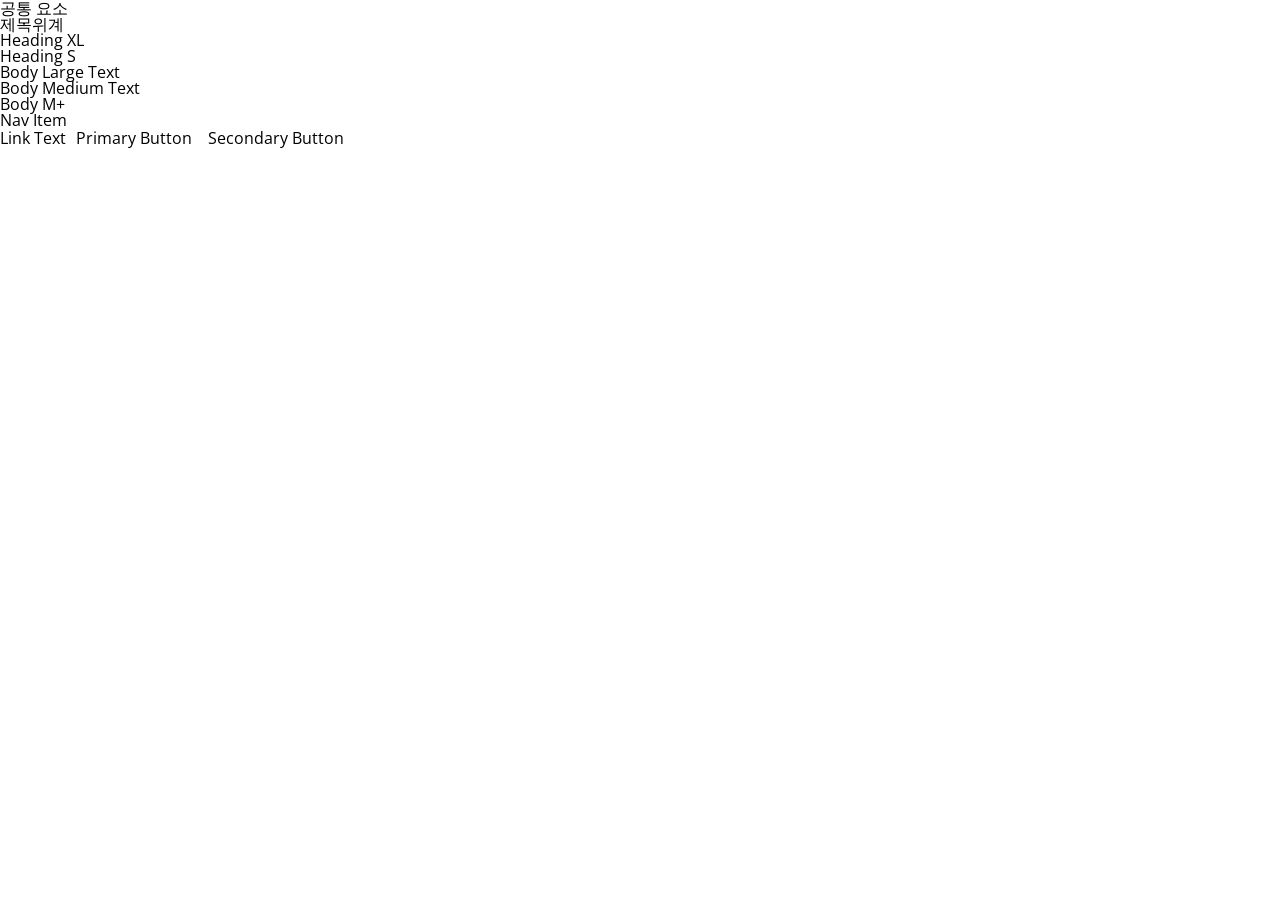
==== common.html @ 47a15cf8 "웹폰트 로드 적용" ====
<!doctype html>
<html lang="en">
  <head>
    <meta charset="UTF-8" />
    <meta name="viewport" content="width=device-width, initial-scale=1.0" />
    <title>ACME</title>
    <link rel="preconnect" href="https://fonts.googleapis.com" />
    <link rel="preconnect" href="https://fonts.gstatic.com" crossorigin />
    <link
      href="https://fonts.googleapis.com/css2?family=Open+Sans:ital,wght@0,300..800;1,300..800&display=swap"
      rel="stylesheet"
    />
    <link rel="stylesheet" href="css/common.css" />
  </head>
  <body>
    <h1>공통 요소</h1>
    <h2>제목위계</h2>
    <!-- Typography System -->

    <!-- Heading -->
    <h1 class="text-heading-xl">Heading XL</h1>
    <h2 class="text-heading-s">Heading S</h2>

    <!-- Body -->
    <p class="text-body-l">Body Large Text</p>
    <p class="text-body-m">Body Medium Text</p>
    <p class="text-body-m-plus">Body M+</p>

    <!-- Navigation -->
    <nav>
      <ul>
        <li><a href="#" class="text-nav">Nav Item</a></li>
      </ul>
    </nav>

    <!-- Link -->
    <a href="#" class="text-link">Link Text</a>

    <!-- Button -->
    <button class="btn btn-primary">Primary Button</button>
    <button class="btn btn-secondary">Secondary Button</button>
  </body>
</html>
---- css/common.css ----
@import url('normalize.css');
@import url('reset.css');

body {
  font-family: 'Open Sans', sans-serif;
}
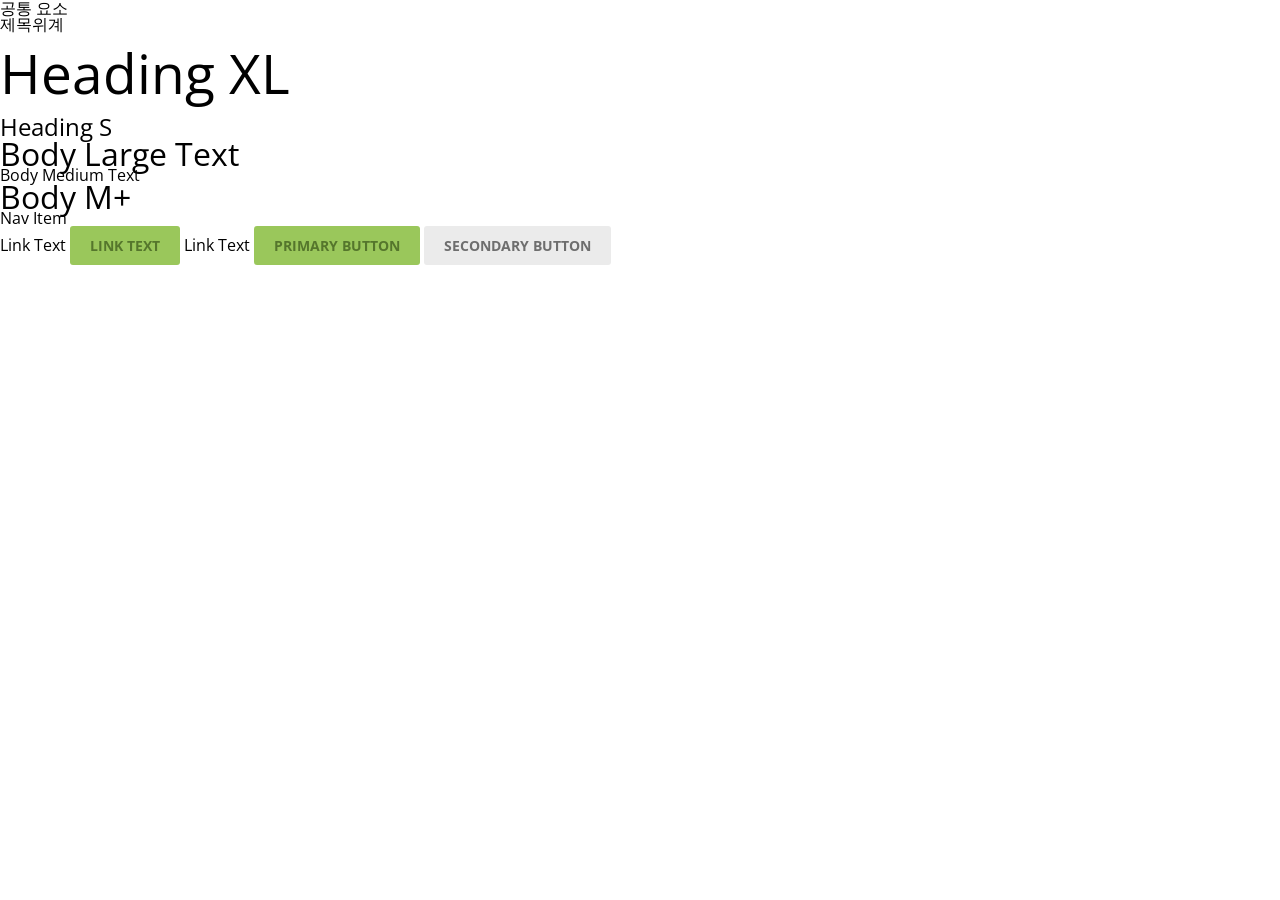
==== commit 33357e8e: "링크 버튼 스타일" ====
--- a/common.html
+++ b/common.html
@@ -35,6 +35,8 @@
 
     <!-- Link -->
     <a href="#" class="text-link">Link Text</a>
+    <a href="#" class="btn btn-primary">Link Text</a>
+    <a href="#" class="tbtn btn-secondary">Link Text</a>
 
     <!-- Button -->
     <button class="btn btn-primary">Primary Button</button>
--- a/css/common.css
+++ b/css/common.css
@@ -1,6 +1,77 @@
 @import url('normalize.css');
 @import url('reset.css');
+:root {
+  /* Layout */
+  --base-unit: 27px;
+  --base-font: 16px;
+  /* Color styles */
+  --black: rgba(44, 44, 44, 1);
+  --light--gray: rgba(168, 168, 168, 1);
+  --medium--gray: rgba(110, 110, 110, 1);
+  --super--light--gray: rgba(235, 235, 235, 1);
+  --primary: rgba(154, 199, 91, 1);
+  --secondary: rgba(85, 118, 44, 1);
+  --white: rgba(255, 255, 255, 1);
+  --hero: rgba(45, 62, 79, 1);
+  --hero--title: rgba(58, 153, 216, 1);
+  --medium-blue: rgba(67, 156, 207, 1);
+  --light-blue: rgba(72, 157, 205, 1);
+  --c-t-a: rgba(41, 44, 46, 1);
 
+  /* Text-size styles */
+  --heading--x-l: calc(var(--base-font) * 3.4375);
+  --body--l: calc(var(--base-font) * 2);
+  --heading--x-l: calc(var(--base-font) * 3.4375);
+  --body--l: calc(var(--base-font) * 2);
+  --heading--s: calc(var(--base-font) * 1.5);
+  --body--m: var(--base-font);
+  --nav--item: calc(var(--base-font) * 0.875);
+  --body--m-plus: calc(var(--base-font) * 1.125);
+  --link: var(--base-font);
+  --button---secondary: calc(var(--base-font) * 0.875);
+  --button---primary: calc(var(--base-font) * 0.875);
+}
 body {
   font-family: 'Open Sans', sans-serif;
 }
+
+/* 폰트 위계 */
+.text-heading-xl {
+  font-size: var(--heading--x-l);
+  line-height: calc(var(--base-unit) * 3);
+}
+
+.text-heading-s {
+  font-size: var(--heading--s);
+  line-height: var(--base-unit);
+}
+
+.text-body-l {
+  font-size: var(--body--l);
+  line-height: var(--base-unit);
+}
+
+.text-body-m-plus {
+  font-size: var(--body--l);
+  line-height: var(--base-unit);
+}
+
+/* 링크 버튼 */
+.btn {
+  height: 39px;
+  background-color: var(--super--light--gray);
+  border-radius: 3px;
+  padding: 0 20px;
+  display: inline-flex;
+  gap: 5px;
+  align-items: center;
+  color: var(--medium--gray);
+  font-size: var(--button---secondary);
+  font-weight: bold;
+  text-transform: uppercase;
+}
+
+.btn-primary {
+  background-color: var(--primary);
+  color: var(--secondary);
+}
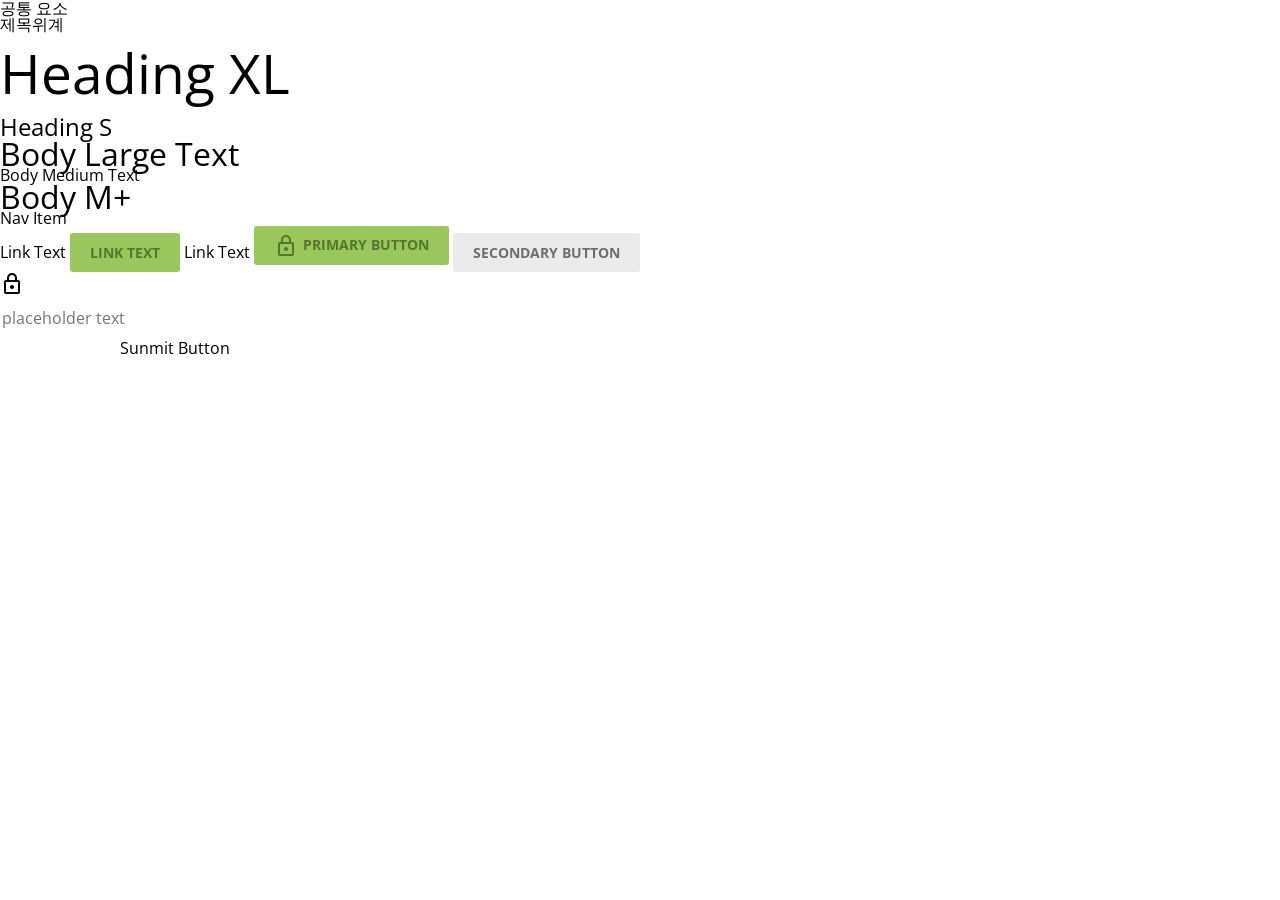
==== commit 83c69d69: "feat: 공통 폼 컴포넌트 html/css 추가" ====
--- a/common.html
+++ b/common.html
@@ -9,6 +9,10 @@
     <link
       href="https://fonts.googleapis.com/css2?family=Open+Sans:ital,wght@0,300..800;1,300..800&display=swap"
       rel="stylesheet"
+    />
+    <link
+      rel="stylesheet"
+      href="https://fonts.googleapis.com/css2?family=Material+Symbols+Outlined:opsz,wght,FILL,GRAD@20..48,100..700,0..1,-50..200&icon_names=lock"
     />
     <link rel="stylesheet" href="css/common.css" />
   </head>
@@ -39,7 +43,22 @@
     <a href="#" class="tbtn btn-secondary">Link Text</a>
 
     <!-- Button -->
-    <button class="btn btn-primary">Primary Button</button>
+    <button class="btn btn-primary">
+      <span class="material-symbols-outlined"> lock </span> Primary Button
+    </button>
     <button class="btn btn-secondary">Secondary Button</button>
+
+    <form action="">
+      <label for="useremail"
+        ><span class="material-symbols-outlined"> lock </span></label
+      >
+      <input
+        type="text"
+        name=""
+        id="useremail"
+        placeholder="placeholder text"
+      />
+      <button type="submit">Sunmit Button</button>
+    </form>
   </body>
 </html>
--- a/css/common.css
+++ b/css/common.css
@@ -75,3 +75,32 @@
   background-color: var(--primary);
   color: var(--secondary);
 }
+
+/* 웹 요소 */
+.btn-primary {
+  background-color: var(--primary);
+}
+
+/* 폼 요소 */
+.hero {
+  background-color: var(--hero);
+}
+
+form {
+  width: 350px;
+  display: flex;
+  flex-direction: column;
+  gap: 10px;
+}
+form .field {
+  height: calc(var(--base-unit) * 2);
+  background-color: var(--white);
+  border-radius: 3px;
+  padding: 0 20px;
+  display: flex;
+  color: var(--light--gray);
+}
+
+form .field input::placeholder {
+  color: var(--super--light--gray);
+}
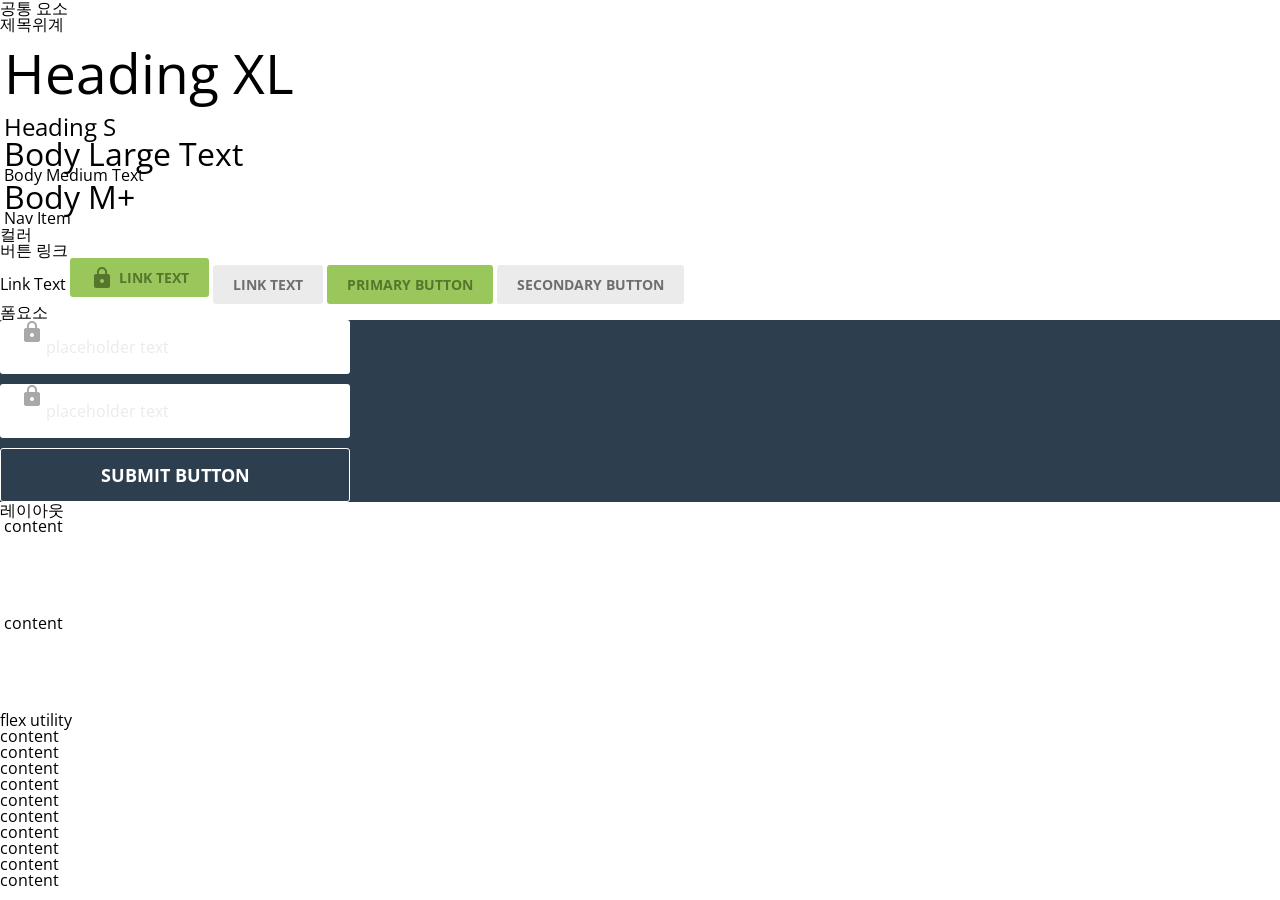
==== commit 7024b179: "feat: 헤더 html 구조 추가" ====
--- a/common.html
+++ b/common.html
@@ -11,54 +11,89 @@
       rel="stylesheet"
     />
     <link
+      href="https://fonts.googleapis.com/icon?family=Material+Icons"
       rel="stylesheet"
-      href="https://fonts.googleapis.com/css2?family=Material+Symbols+Outlined:opsz,wght,FILL,GRAD@20..48,100..700,0..1,-50..200&icon_names=lock"
     />
     <link rel="stylesheet" href="css/common.css" />
   </head>
+
   <body>
     <h1>공통 요소</h1>
     <h2>제목위계</h2>
+
     <!-- Typography System -->
+    <div class="container">
+      <!-- Heading -->
+      <h1 class="text-heading-xl">Heading XL</h1>
+      <h2 class="text-heading-s">Heading S</h2>
 
-    <!-- Heading -->
-    <h1 class="text-heading-xl">Heading XL</h1>
-    <h2 class="text-heading-s">Heading S</h2>
+      <!-- Body -->
+      <p class="text-body-l">Body Large Text</p>
+      <p class="text-body-m">Body Medium Text</p>
+      <p class="text-body-m-plus">Body M+</p>
 
-    <!-- Body -->
-    <p class="text-body-l">Body Large Text</p>
-    <p class="text-body-m">Body Medium Text</p>
-    <p class="text-body-m-plus">Body M+</p>
+      <!-- Navigation -->
+      <nav>
+        <ul>
+          <li><a href="#" class="text-nav">Nav Item</a></li>
+        </ul>
+      </nav>
+    </div>
 
-    <!-- Navigation -->
-    <nav>
-      <ul>
-        <li><a href="#" class="text-nav">Nav Item</a></li>
-      </ul>
-    </nav>
-
+    <h2>컬러</h2>
+    <h2>버튼 링크</h2>
     <!-- Link -->
     <a href="#" class="text-link">Link Text</a>
-    <a href="#" class="btn btn-primary">Link Text</a>
-    <a href="#" class="tbtn btn-secondary">Link Text</a>
+    <a href="#" class="btn btn-primary"
+      ><span class="material-icons">lock</span> Link Text</a
+    >
+    <a href="#" class="btn btn-secondary">Link Text</a>
 
     <!-- Button -->
-    <button class="btn btn-primary">
-      <span class="material-symbols-outlined"> lock </span> Primary Button
-    </button>
+    <button class="btn btn-primary">Primary Button</button>
     <button class="btn btn-secondary">Secondary Button</button>
 
-    <form action="">
-      <label for="useremail"
-        ><span class="material-symbols-outlined"> lock </span></label
-      >
-      <input
-        type="text"
-        name=""
-        id="useremail"
-        placeholder="placeholder text"
-      />
-      <button type="submit">Sunmit Button</button>
-    </form>
+    <h2>폼요소</h2>
+    <div class="hero">
+      <form action="">
+        <div class="field">
+          <label for="useremail">
+            <span class="material-icons">lock</span>
+          </label>
+          <input type="text" id="useremail" placeholder="placeholder text" />
+        </div>
+        <div class="field">
+          <label for="useremail">
+            <span class="material-icons">lock</span>
+          </label>
+          <input type="text" id="useremail" placeholder="placeholder text" />
+        </div>
+        <button type="submit">Submit button</button>
+      </form>
+    </div>
+    <h2>레이아웃</h2>
+    <div class="container">content</div>
+    <div class="container inner-pd">content</div>
+    <h3>flex utility</h3>
+    <div class="d-flex">
+      <div>content</div>
+      <div>content</div>
+    </div>
+    <div class="d-flex flex-column">
+      <div>content</div>
+      <div>content</div>
+    </div>
+    <div class="d-flex justify-content-center">
+      <div>content</div>
+      <div>content</div>
+    </div>
+    <div class="d-flex justify-content-between">
+      <div>content</div>
+      <div>content</div>
+    </div>
+    <div class="d-flex align-items-center">
+      <div>content</div>
+      <div>content</div>
+    </div>
   </body>
 </html>
--- a/css/common.css
+++ b/css/common.css
@@ -104,3 +104,24 @@
 form .field input::placeholder {
   color: var(--super--light--gray);
 }
+
+form button {
+  height: calc(var(--base-unit) * 2);
+  border-radius: 3px;
+  display: flex;
+  align-items: center;
+  justify-content: center;
+  color: var(--white);
+  font-size: calc(var(--base-font) * 1.125);
+  text-transform: uppercase;
+  font-weight: bold;
+  border: 1px solid var(--white);
+}
+
+.container {
+  width: 1272px;
+  margin: 0 auto;
+}
+.inner-pd {
+  padding: calc(var(--base-unit) * 3) 0;
+}
